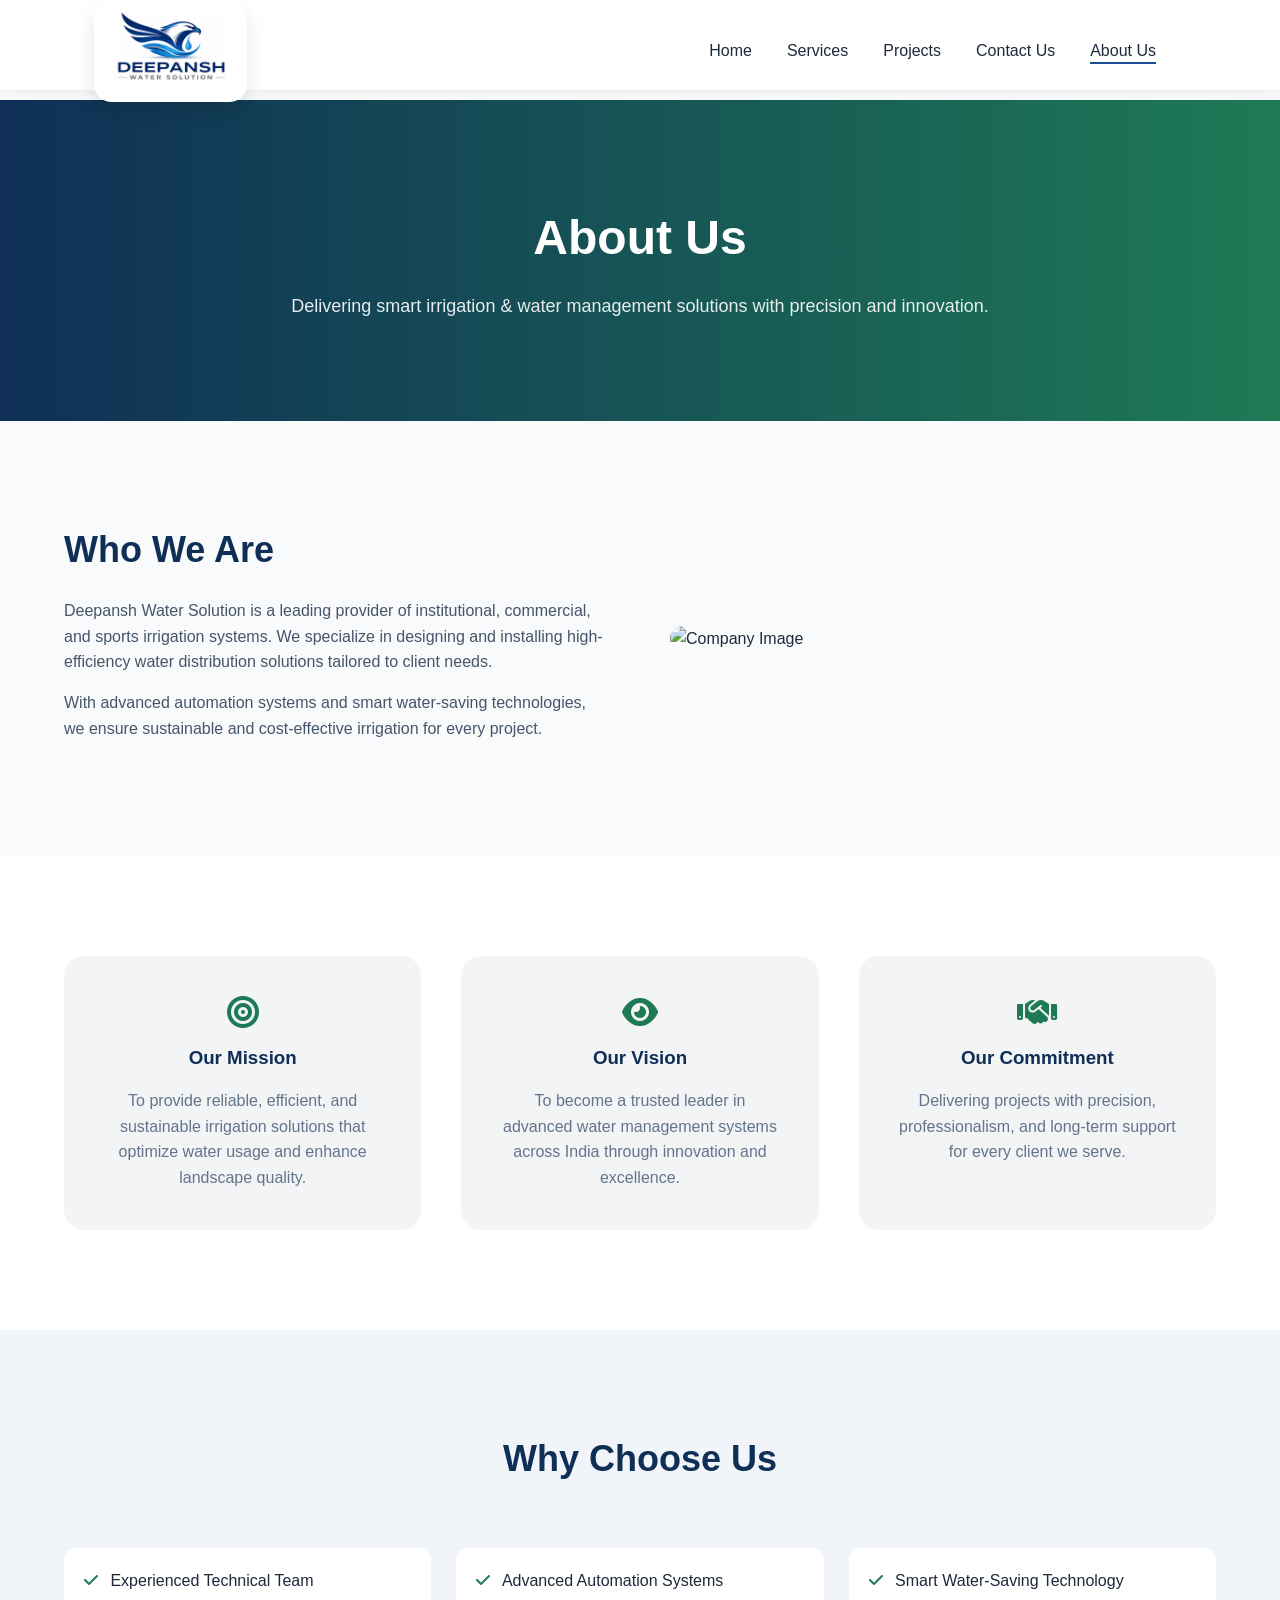
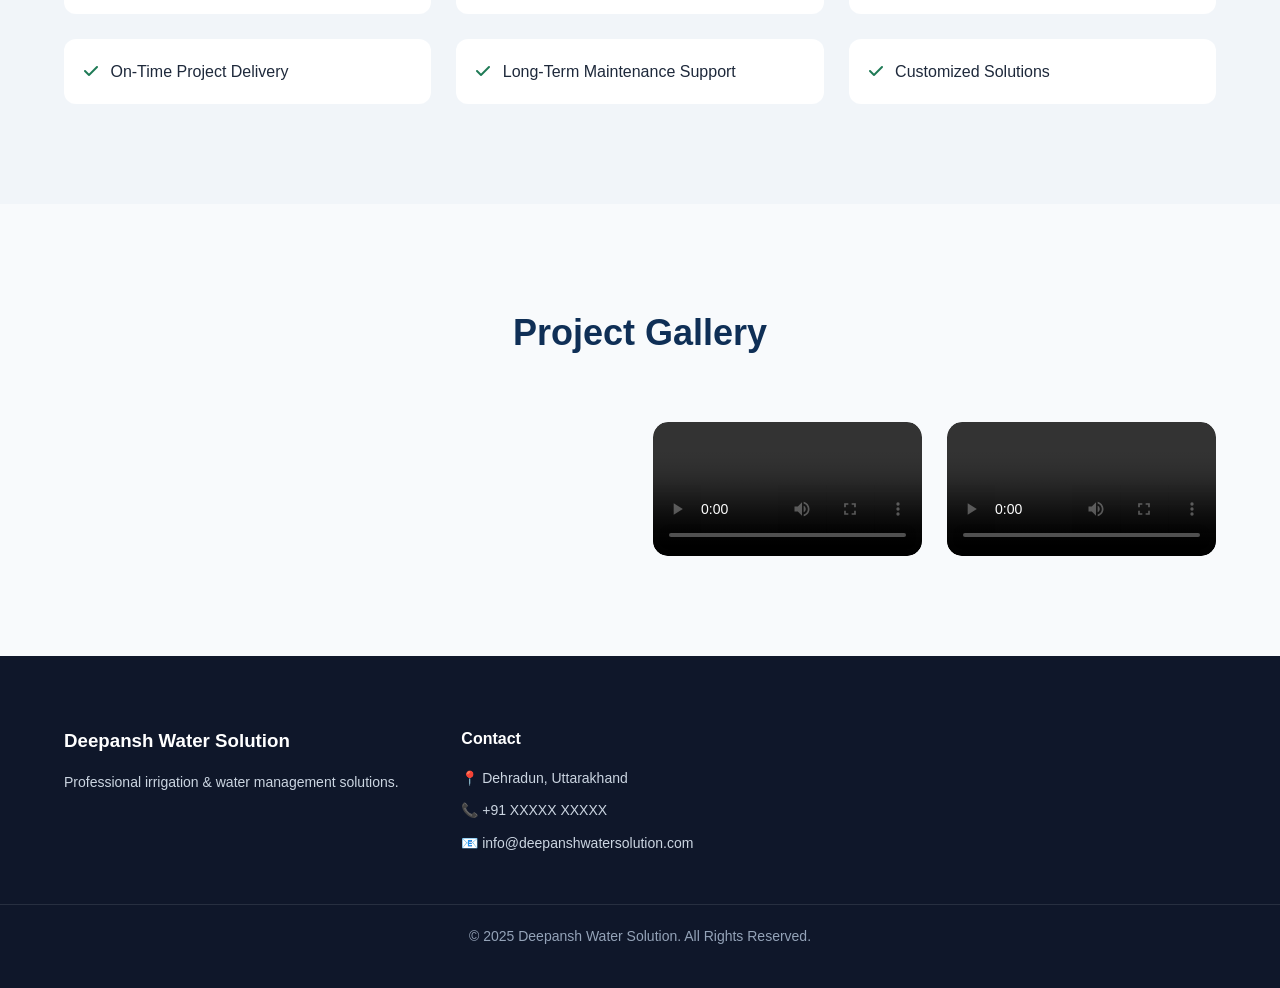
==== about.html @ 2c3d29f0 "corrections" ====
<!DOCTYPE html>
<html lang="en">
<head>
  <meta charset="UTF-8">
  <title>About Us | Deepansh Water Solution</title>
  <meta name="viewport" content="width=device-width, initial-scale=1.0">

  <!-- Main CSS -->
  <link rel="stylesheet" href="style.css">
  <link rel="stylesheet" href="about.css">

  <!-- Font Awesome -->
  <link rel="stylesheet" href="https://cdnjs.cloudflare.com/ajax/libs/font-awesome/6.5.0/css/all.min.css">
</head>

<body>

<!-- ================= HEADER ================= -->
<header>
  <div class="container navbar">

    <div class="logo-badge">
      <a href="index.html">
        <img src="images_dws/logo2.png" alt="Logo">
      </a>
    </div>

    <div class="hamburger" id="hamburger">
      <span></span><span></span><span></span>
    </div>

    <ul class="nav-links" id="navLinks">
      <li><a href="index.html">Home</a></li>
      <li><a href="services.html">Services</a></li>
      <li><a href="projects.html">Projects</a></li>
      <li><a href="contact.html">Contact Us</a></li>
      <li><a href="about.html" class="active">About Us</a></li>
    </ul>

  </div>
</header>


<!-- ================= HERO ================= -->
<section class="page-hero">
  <div class="container">
    <h1>About Us</h1>
    <p>Delivering smart irrigation & water management solutions with precision and innovation.</p>
  </div>
</section>


<!-- ================= COMPANY INTRO ================= -->
<section class="about-intro">
  <div class="container about-grid">

    <div class="about-text">
      <h2>Who We Are</h2>
      <p>
        Deepansh Water Solution is a leading provider of institutional, commercial,
        and sports irrigation systems. We specialize in designing and installing
        high-efficiency water distribution solutions tailored to client needs.
      </p>

      <p>
        With advanced automation systems and smart water-saving technologies,
        we ensure sustainable and cost-effective irrigation for every project.
      </p>
    </div>

    <div class="about-image">
      <img src="images/about-company.jpg" alt="Company Image">
    </div>

  </div>
</section>


<!-- ================= MISSION VISION ================= -->
<section class="mission-section">
  <div class="container mission-grid">

    <div class="mission-card">
      <i class="fa-solid fa-bullseye"></i>
      <h3>Our Mission</h3>
      <p>
        To provide reliable, efficient, and sustainable irrigation solutions
        that optimize water usage and enhance landscape quality.
      </p>
    </div>

    <div class="mission-card">
      <i class="fa-solid fa-eye"></i>
      <h3>Our Vision</h3>
      <p>
        To become a trusted leader in advanced water management systems
        across India through innovation and excellence.
      </p>
    </div>

    <div class="mission-card">
      <i class="fa-solid fa-handshake"></i>
      <h3>Our Commitment</h3>
      <p>
        Delivering projects with precision, professionalism, and long-term
        support for every client we serve.
      </p>
    </div>

  </div>
</section>


<!-- ================= WHY CHOOSE US ================= -->
<section class="why-section">
  <div class="container">
    <h2 class="section-title">Why Choose Us</h2>

    <div class="why-grid">
      <div class="why-item"><i class="fa-solid fa-check"></i> Experienced Technical Team</div>
      <div class="why-item"><i class="fa-solid fa-check"></i> Advanced Automation Systems</div>
      <div class="why-item"><i class="fa-solid fa-check"></i> Smart Water-Saving Technology</div>
      <div class="why-item"><i class="fa-solid fa-check"></i> On-Time Project Delivery</div>
      <div class="why-item"><i class="fa-solid fa-check"></i> Long-Term Maintenance Support</div>
      <div class="why-item"><i class="fa-solid fa-check"></i> Customized Solutions</div>
    </div>
  </div>
</section>


<!-- ================= GALLERY SECTION ================= -->
<section class="gallery-section">
  <div class="container">
    <h2 class="section-title">Project Gallery</h2>

    <div class="gallery-grid">

      <!-- Image 1 -->
      <div class="gallery-item">
        <img src="images/gallery1.jpg" alt="">
      </div>

      <!-- Image 2 -->
      <div class="gallery-item">
        <img src="images/gallery2.jpg" alt="">
      </div>

      <!-- Video 1 -->
      <div class="gallery-item">
        <video controls>
          <source src="videos/project1.mp4" type="video/mp4">
        </video>
      </div>

      <!-- Video 2 -->
      <div class="gallery-item">
        <video controls>
          <source src="videos/project2.mp4" type="video/mp4">
        </video>
      </div>

    </div>
  </div>
</section>


<!-- ================= FOOTER ================= -->
<footer class="footer">
  <div class="container footer-grid">

    <div>
      <h3>Deepansh Water Solution</h3>
      <p>Professional irrigation & water management solutions.</p>
    </div>

    <div>
      <h4>Contact</h4>
      <p>📍 Dehradun, Uttarakhand</p>
      <p>📞 +91 XXXXX XXXXX</p>
      <p>📧 info@deepanshwatersolution.com</p>
    </div>

  </div>

  <div class="footer-bottom">
    <p>© 2025 Deepansh Water Solution. All Rights Reserved.</p>
  </div>
</footer>


<!-- ================= SCROLL ANIMATION ================= -->
<script>
  const observer = new IntersectionObserver(entries => {
    entries.forEach(entry => {
      if(entry.isIntersecting){
        entry.target.classList.add("show");
      }
    });
  }, { threshold: 0.2 });

  document.querySelectorAll(".mission-card, .why-item, .gallery-item, .about-text, .about-image")
    .forEach(el => observer.observe(el));
</script>

</body>
</html>
---- style.css ----
/* ================= RESET ================= */
*{
  margin:0;
  padding:0;
  box-sizing:border-box;
  font-family:"Inter", sans-serif;
}

body{
  background:#f6f7f9;
  color:#1e293b;
  line-height:1.6;
  padding-top:100px;
}

/* ================= CONTAINER ================= */
.container{
  width:90%;
  max-width:1200px;
  margin:auto;
}

/* ================= NAVBAR ================= */
/* ================= NAVBAR ================= */

header{
  position:fixed;
  top:0;
  left:0;
  width:100%;
  height:90px;
  background:#fff;
  box-shadow:0 2px 12px rgba(0,0,0,0.06);
  z-index:1000;
  display:flex;
  align-items:center;
}

.navbar{
  display:flex;
  align-items:center;
  justify-content:space-between;   /* ⭐ KEY FIX */
  width:100%;
  max-width:1200px;
  margin:0 auto;
  padding:0 30px;
}

/* ================= NAV LINKS ================= */
.nav-links{
  list-style:none;
  display:flex;
  gap:30px;
  margin-right: 30px;
}

.nav-links a{
  text-decoration:none;
  color:#1e293b;
  font-weight:500;
  font-family:sans-serif;
  transition:.3s;
}

.nav-links a:hover{
  color:#1b4f8f;
}
/* ================= NAV ACTIVE INDICATOR ================= */
.nav-links{
  list-style:none;
  display:flex;
  gap:35px;
  align-items:center;
  white-space:nowrap;   /* ⭐ prevents wrapping */
}
.nav-links li{
  white-space:nowrap;
}

.nav-links a{
  text-decoration:none;
  color:#1e293b;
  font-weight:500;
  font-size:16px;
  transition:.3s;
  position:relative;
  padding-bottom:5px;
}
.nav-links a{
  position:relative;
  padding-bottom:5px;
}

.nav-links a::after{
  content:"";
  position:absolute;
  left:0;
  bottom:0;
  width:0%;
  height:2px;
  background:#1b4f8f;
  transition:0.3s ease;
}

/* Hover animation */
.nav-links a:hover::after{
  width:100%;
}

/* Active page line */
.nav-links a.active::after{
  width:100%;
}

/* ================= LOGO BADGE ================= */

.logo-badge{
  text-decoration:none;
  color:inherit;

  display:flex;
  align-items:center;
  gap:14px;
  
  background:#fff;
  padding:12px 18px;
  border-radius:18px;
  box-shadow:0 10px 20px rgba(0,0,0,0.1);

  transition:all 0.3s ease;
}

.logo-badge:hover{
  transform:scale(1.03);
  opacity:0.95;
}

.logo-badge img{
  height:70px;   /* ⭐ bigger logo */
  width:auto;
}

/* ================= HERO ================= */
.hero{
  min-height:85vh;
  display:flex;
  align-items:center;
  padding-top:10px;
  background:
  linear-gradient(rgba(10,30,60,0.85),rgba(10,30,60,0.95)),
  url("https://images.unsplash.com/photo-1743742566156-f1745850281a");
  background-size:cover;
  background-position:center;
  color:white;
  margin-bottom: 00px;
}

.hero-content{ max-width:700px; }

.hero h1{
  font-size:3rem;
  margin-bottom:20px;
  line-height:1.2;
}

.hero h1 span{ color:#6fd1a6; }

.hero p{
  margin-bottom:30px;
  color:#d1d5db;
}

.hero-buttons{
  display:flex;
  gap:15px;
  flex-wrap:wrap;
}

.btn-primary{
  background:#1b4f8f;
  color:white;
  padding:14px 24px;
  border-radius:10px;
  text-decoration:none;
  font-weight:600;
}

.btn-primary:hover{
  transform:translateY(-2px);
  box-shadow:0 8px 20px rgba(0,0,0,0.15);
}

.btn-secondary{
  background:rgba(255,255,255,0.15);
  color:white;
  padding:14px 24px;
  border-radius:10px;
  text-decoration:none;
}

/* ================= SECTION TITLE ================= */
.section-title{
  text-align:center;
  margin-bottom:40px;
}

.section-title h2{
  font-size:2.2rem;
}

/* ================= SERVICES ================= */
*{
  margin:0;
  padding:0;
  box-sizing:border-box;
  font-family:"Poppins", sans-serif;
}
.services{ padding:70px 0; }

.services-grid{
  display:grid;
  grid-template-columns:repeat(4,1fr);
  gap:30px;
}

.service-card{
  background:white;
  padding:40px 25px;
  border-radius:16px;
  box-shadow:0 10px 30px rgba(0,0,0,0.06);
  text-align:center;          /* ⭐ CENTER CONTENT */
  transition:all 0.4s ease;   /* ⭐ smooth animation */
}
.service-card h3{
  margin-top:20px;
  font-size:20px;
  font-weight:600;
  letter-spacing:0.5px;
  color:#0b2c4a;
}
.service-card:hover{
  transform:translateY(-10px);
  box-shadow:0 20px 40px rgba(0,0,0,0.12);
}
.service-image{
  width:100%;
  height:180px;
  overflow:hidden;
  border-radius:12px;
}

.service-image img{
  width:100%;
  height:100%;
  object-fit:cover;
  transition:transform 0.5s ease;
}

.service-card:hover .service-image img{
  transform:scale(1.08);
}
@keyframes fadeUp{
  from{
    opacity:0;
    transform:translateY(30px);
  }
  to{
    opacity:1;
    transform:translateY(0);
  }
}

.service-card{
  animation:fadeUp 0.8s ease forwards;
}
.service-card:nth-child(1){ animation-delay:0.1s; }
.service-card:nth-child(2){ animation-delay:0.2s; }
.service-card:nth-child(3){ animation-delay:0.3s; }
.service-card:nth-child(4){ animation-delay:0.4s; }
/* ================= STATS ================= */
.stats{
  padding:100px 0;
}

.stats-grid{
  display:grid;
  grid-template-columns:repeat(4,1fr);
  gap:40px;
  text-align:center;
}

.stat-card{
  background:white;
  padding:40px 20px;
  border-radius:14px;
  box-shadow:0 8px 25px rgba(0,0,0,0.05);
}

.stat-card h3{
  font-size:2.5rem;
  color:#1b4f8f;
  margin-bottom:10px;
}

.stat-card p{
  color:#475569;
}

/* ================= PROJECTS ================= */
.projects{ padding:100px 0; }

.projects-grid{
  display:grid;
  grid-template-columns:repeat(3,1fr);
  gap:30px;
  align-items:stretch;   /* ⭐ important */
}

.project-card{
  height:260px;        /* ⭐ fixed card height */
  overflow:hidden;
  border-radius:14px;
}

.project-card img{
  width:100%;
  height:100%;         /* ⭐ fill card */
  object-fit:cover;    /* ⭐ crop evenly */
  transition:transform 0.6s ease;   /* ⭐ smooth zoom */
  display:block;
}
.project-card:hover img{
  transform:scale(1.08);   /* ⭐ zoom level */
}

.projects-button{
  margin-top:40px;
  text-align:center;   /* ⭐ centers button */
}

/* ================= HAMBURGER ================= */
.hamburger{
  display:none;
  flex-direction:column;
  gap:4px;
  cursor:pointer;
}

.hamburger span{
  width:24px;
  height:3px;
  background:#0b2c4a;
  border-radius:3px;
}

/* ================= RESPONSIVE ================= */
@media(max-width:1000px){

  .services-grid{ grid-template-columns:repeat(2,1fr); }
  .stats-grid{ grid-template-columns:repeat(2,1fr); }
  .projects-grid{ grid-template-columns:1fr; }

}

@media(max-width:768px){

  /* LOGO SMALLER */
  .logo-badge{
    position:static;
    transform:none;
    margin-right:auto;
    padding:8px 12px;
    border-radius:14px;
  }

  .logo-badge img{ height:40px; }
  .brand-name{ font-size:15px; }
  .brand-sub{ font-size:11px; }

  /* HAMBURGER SHOW */
  .hamburger{
    display:flex;
    margin-left:auto;
    position: relative;
    left: -25px;
  }

  /* MOBILE MENU */
  .nav-links{
    display:none;
    position:absolute;
    top:90px;
    left:0;
    width:100%;
    background:white;
    flex-direction:column;
    align-items:center;
    gap:20px;
    padding:20px 0;
    box-shadow:0 10px 20px rgba(0,0,0,0.08);
  }

  .nav-links.active{
    display:flex;
  }

}

@media(max-width:600px){
  .hero h1{ font-size:2rem; }
}

/* ================= CTA SECTION ================= */
.cta{
  background:linear-gradient(135deg,#0b2c4a,#1b4f8f);
  color:white;
  padding:100px 0;
  text-align:center;
}

.cta-content h2{
  font-size:2.5rem;
  margin-bottom:20px;
}

.cta-content p{
  max-width:700px;
  margin:0 auto 30px;
  color:#e2e8f0;
}

.cta-buttons{
  display:flex;
  justify-content:center;
  gap:20px;
  flex-wrap:wrap;
}

/* ================= FOOTER ================= */
.footer{
  background:#0f172a;
  color:#cbd5e1;
  padding:70px 0 30px;
}

.footer-grid{
  display:grid;
  grid-template-columns:repeat(3, 1fr);
  gap:40px;
}

.footer h3,
.footer h4{
  color:#ffffff;
  margin-bottom:15px;
}

.footer p{
  font-size:14px;
  margin-bottom:10px;
  line-height:1.6;
}

.footer-links ul{
  list-style:none;
  padding:0;
  margin:0;
}

.footer-links li{
  margin-bottom:8px;
}

.footer-links a{
  text-decoration:none;
  color:#cbd5e1;
  font-size:14px;
  transition:0.3s ease;
}

.footer-links a:hover{
  color:#6fd1a6;
}

.footer-bottom{
  text-align:center;
  margin-top:40px;
  padding-top:20px;
  border-top:1px solid rgba(255,255,255,0.1);
  font-size:14px;
  color:#94a3b8;
}

/* ================= FOOTER RESPONSIVE ================= */
@media(max-width:768px){
  .footer-grid{
    grid-template-columns:1fr;
    text-align:center;
  }
}

/* ================= WHATSAPP FLOAT ================= */
.whatsapp-float{
  position:fixed;
  bottom:20px;
  right:20px;

  width:55px;
  height:55px;

  background:#25D366;
  display:flex;
  align-items:center;
  justify-content:center;

  border-radius:50%;
  text-decoration:none;

  box-shadow:0 8px 20px rgba(0,0,0,0.2);
  z-index:1000;

  transition:transform 0.3s ease;
}

.whatsapp-float img{
  width:28px;
  height:28px;
}

.whatsapp-float:hover{
  transform:scale(1.1);
}

/* ================= FOOTER SOCIAL ================= */

.footer-social{
  margin-top:20px;
  display:flex;
  gap:15px;
}

.social-btn{
  width:40px;
  height:40px;
  display:flex;
  align-items:center;
  justify-content:center;
  border-radius:50%;
  background:#1e293b;
  color:white;
  text-decoration:none;
  transition:0.3s ease;
  font-size:16px;
}

/* Hover colors */
.social-btn.instagram:hover{
  background:#E1306C;
}

.social-btn.youtube:hover{
  background:#FF0000;
}

.social-btn.facebook:hover{
  background:#1877F2;
}
---- about.css ----
/* ================= GLOBAL ================= */
* {
  margin: 0;
  padding: 0;
  box-sizing: border-box;
}

body {
  font-family: "Poppins", sans-serif;
  background: #f8fafc;
  color: #1e293b;
  line-height: 1.6;
}

.container {
  width: 90%;
  max-width: 1200px;
  margin: auto;
}

/* ================= HERO ================= */
.page-hero {
  background: linear-gradient(90deg, #0f2f56, #1e7a55);
  color: white;
  padding: 100px 0;
  text-align: center;
}

.page-hero h1 {
  font-size: 48px;
  margin-bottom: 15px;
}

.page-hero p {
  opacity: 0.9;
  font-size: 18px;
}

/* ================= ABOUT INTRO ================= */
.about-intro {
  padding: 100px 0;
}

.about-grid {
  display: grid;
  grid-template-columns: 1fr 1fr;
  gap: 60px;
  align-items: center;
}

.about-text {
  opacity: 0;
  transform: translateY(50px);
  transition: 0.8s ease;
}

.about-text.show {
  opacity: 1;
  transform: translateY(0);
}

.about-text h2 {
  font-size: 36px;
  margin-bottom: 20px;
  color: #0f2f56;
}

.about-text p {
  margin-bottom: 15px;
  color: #475569;
}

.about-image {
  opacity: 0;
  transform: translateY(50px);
  transition: 0.8s ease;
}

.about-image.show {
  opacity: 1;
  transform: translateY(0);
}

.about-image img {
  width: 100%;
  border-radius: 20px;
  transition: 0.6s ease;
}

.about-image img:hover {
  transform: scale(1.05);
}

/* ================= MISSION SECTION ================= */
.mission-section {
  padding: 100px 0;
  background: #ffffff;
}

.mission-grid {
  display: grid;
  grid-template-columns: repeat(3, 1fr);
  gap: 40px;
}

.mission-card {
  background: rgba(15, 47, 86, 0.05);
  padding: 40px;
  border-radius: 20px;
  text-align: center;
  transition: 0.4s ease;
  opacity: 0;
  transform: translateY(50px);
}

.mission-card.show {
  opacity: 1;
  transform: translateY(0);
}

.mission-card i {
  font-size: 32px;
  color: #1e7a55;
  margin-bottom: 15px;
}

.mission-card h3 {
  margin-bottom: 15px;
  color: #0f2f56;
}

.mission-card p {
  color: #64748b;
}

.mission-card:hover {
  transform: translateY(-10px);
  box-shadow: 0 15px 40px rgba(0,0,0,0.08);
}

/* ================= WHY SECTION ================= */
.why-section {
  padding: 100px 0;
  background: #f1f5f9;
}

.section-title {
  text-align: center;
  font-size: 36px;
  margin-bottom: 60px;
  color: #0f2f56;
}

.why-grid {
  display: grid;
  grid-template-columns: repeat(3, 1fr);
  gap: 25px;
}

.why-item {
  background: white;
  padding: 20px;
  border-radius: 12px;
  transition: 0.3s ease;
  opacity: 0;
  transform: translateY(40px);
}

.why-item.show {
  opacity: 1;
  transform: translateY(0);
}

.why-item i {
  color: #1e7a55;
  margin-right: 8px;
}

.why-item:hover {
  background: #e0f2f1;
  transform: translateY(-5px);
}

/* ================= GALLERY ================= */
.gallery-section {
  padding: 100px 0;
}

.gallery-grid {
  display: grid;
  grid-template-columns: repeat(4, 1fr);
  gap: 25px;
}

.gallery-item {
  overflow: hidden;
  border-radius: 15px;
  position: relative;
  opacity: 0;
  transform: translateY(40px);
  transition: 0.8s ease;
}

.gallery-item.show {
  opacity: 1;
  transform: translateY(0);
}

.gallery-item img,
.gallery-item video {
  width: 100%;
  display: block;
  border-radius: 15px;
  transition: 0.6s ease;
}

.gallery-item:hover img {
  transform: scale(1.1);
}

.gallery-item video:hover {
  box-shadow: 0 10px 30px rgba(0,0,0,0.2);
}

/* ================= RESPONSIVE ================= */
@media (max-width: 992px) {
  .about-grid {
    grid-template-columns: 1fr;
  }

  .mission-grid {
    grid-template-columns: 1fr;
  }

  .why-grid {
    grid-template-columns: 1fr;
  }

  .gallery-grid {
    grid-template-columns: repeat(2, 1fr);
  }
}

@media (max-width: 600px) {
  .page-hero h1 {
    font-size: 34px;
  }

  .gallery-grid {
    grid-template-columns: 1fr;
  }
}
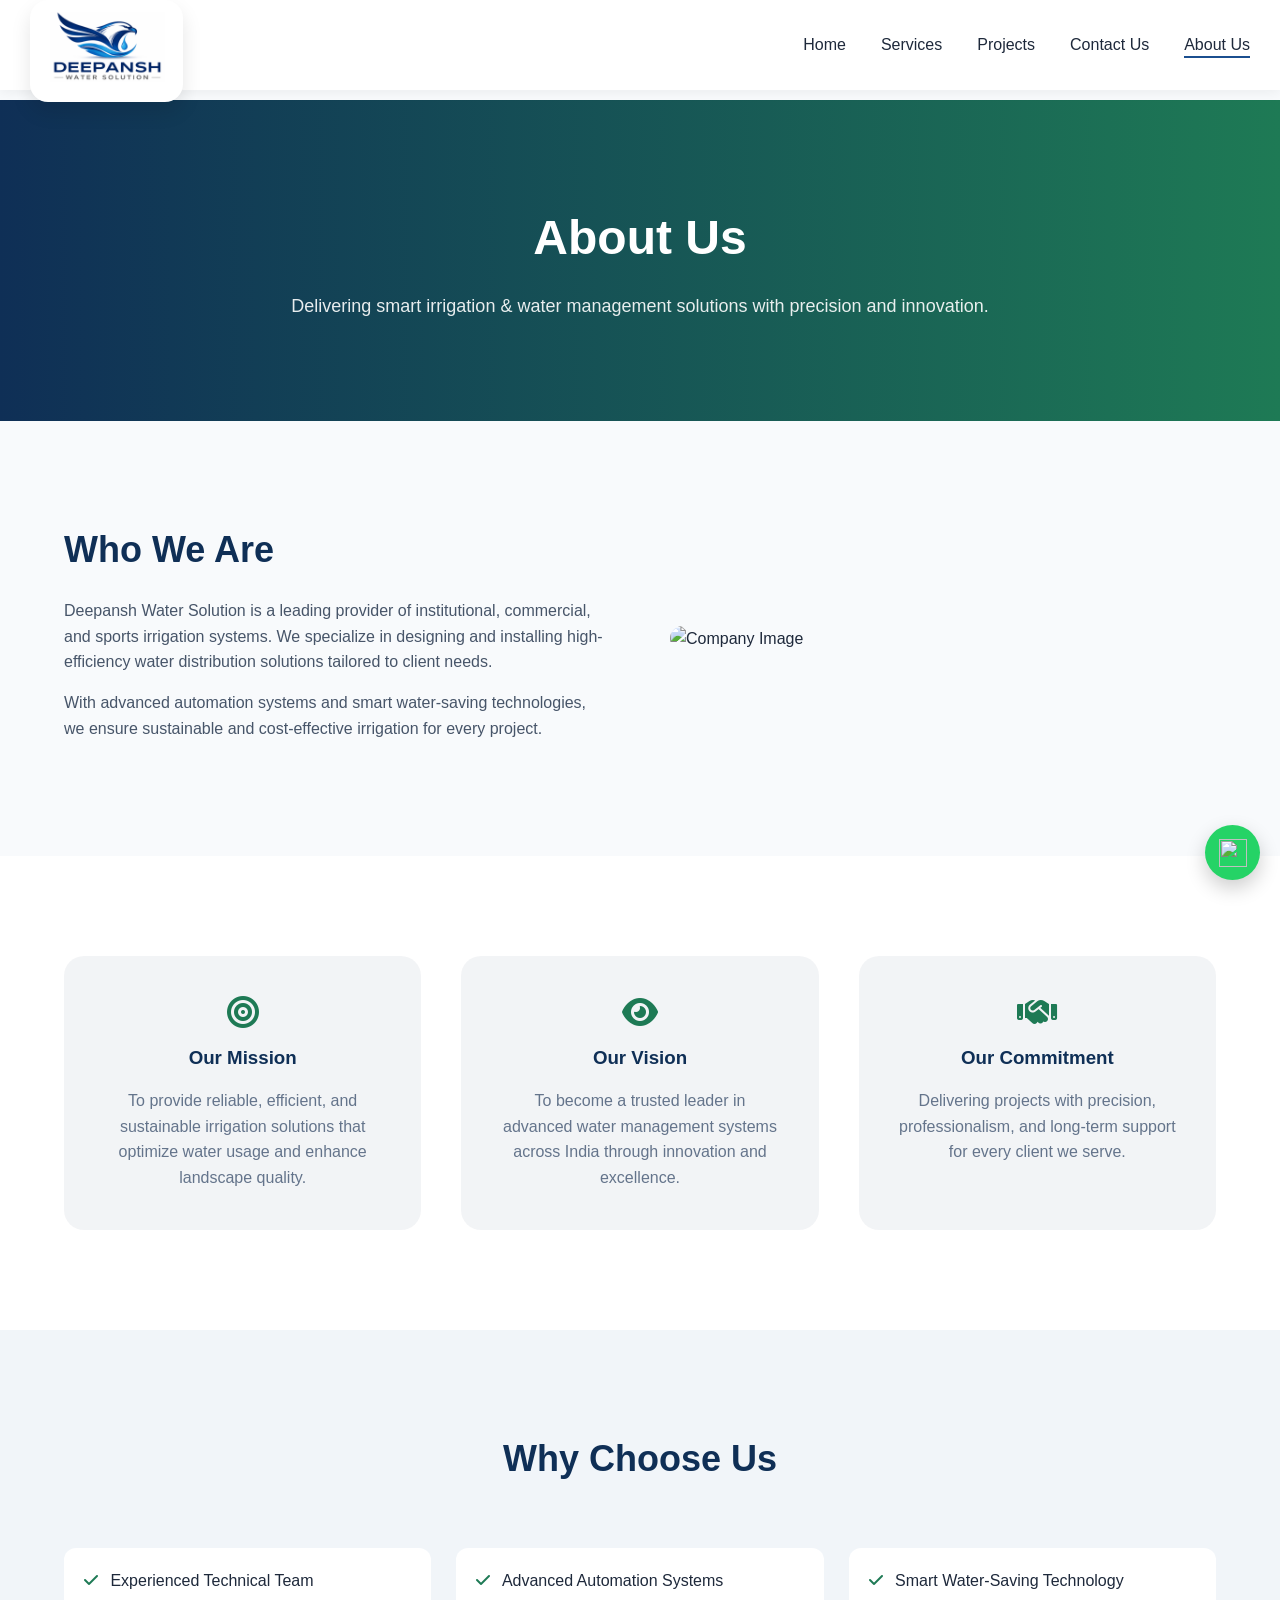
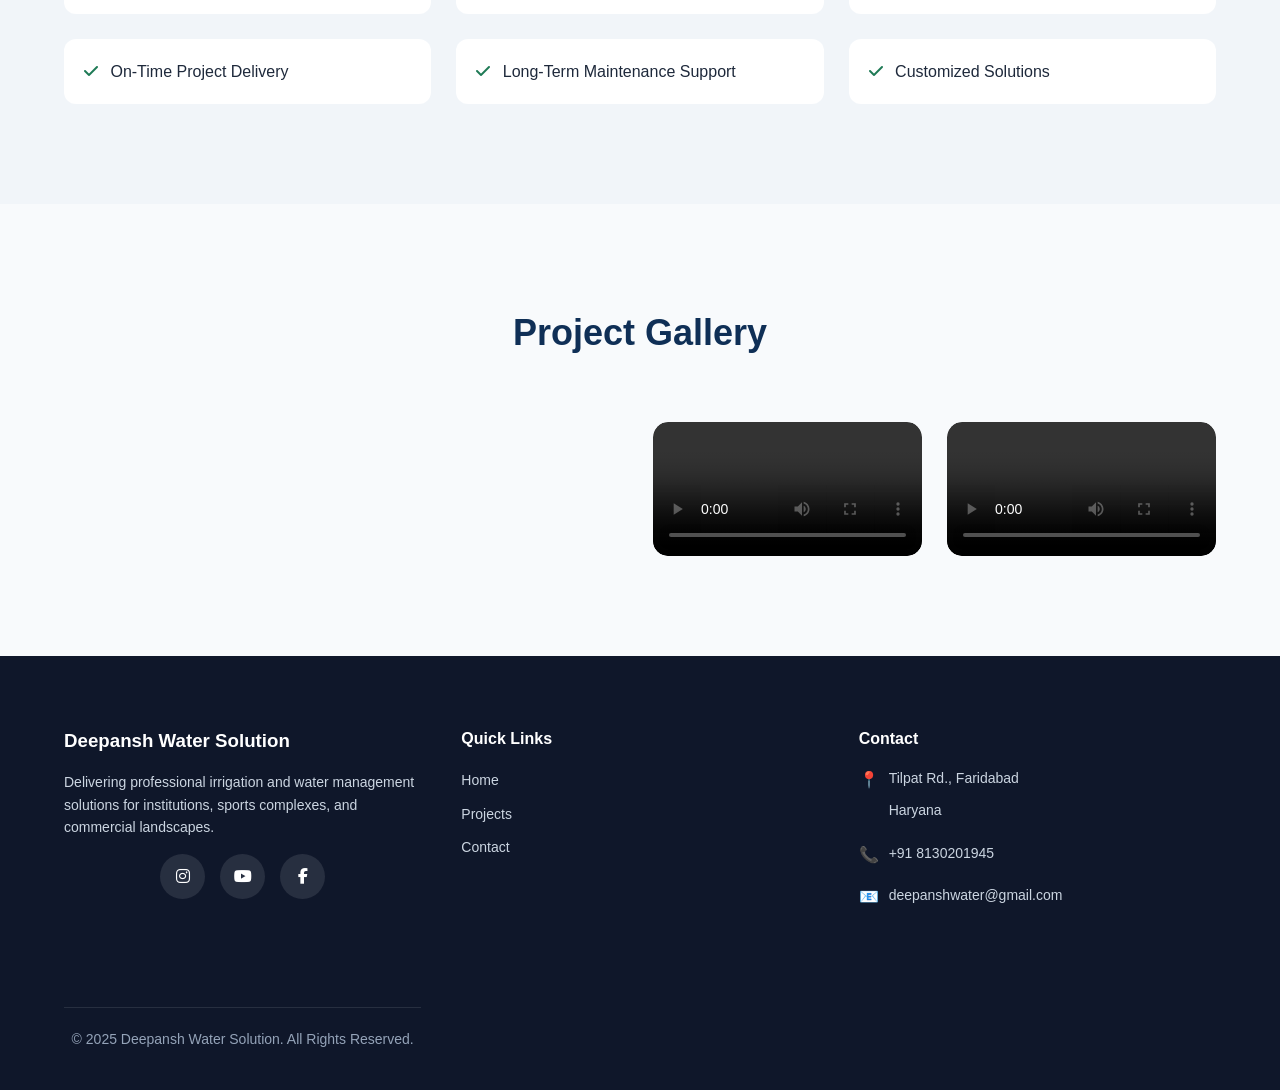
==== commit 67588d6c: "corrections" ====
--- a/about.html
+++ b/about.html
@@ -21,12 +21,16 @@
 
     <div class="logo-badge">
       <a href="index.html">
-        <img src="images_dws/logo2.png" alt="Logo">
+      <img src="images_dws/logo2.png" alt="logo">
+
+      </div>
       </a>
     </div>
-
+ <!-- HAMBURGER -->
     <div class="hamburger" id="hamburger">
-      <span></span><span></span><span></span>
+      <span></span>
+      <span></span>
+      <span></span>
     </div>
 
     <ul class="nav-links" id="navLinks">
@@ -34,7 +38,7 @@
       <li><a href="services.html">Services</a></li>
       <li><a href="projects.html">Projects</a></li>
       <li><a href="contact.html">Contact Us</a></li>
-      <li><a href="about.html" class="active">About Us</a></li>
+      <li><a href="about.html"class="active">About Us</a></li>
     </ul>
 
   </div>
@@ -164,28 +168,7 @@
 </section>
 
 
-<!-- ================= FOOTER ================= -->
-<footer class="footer">
-  <div class="container footer-grid">
-
-    <div>
-      <h3>Deepansh Water Solution</h3>
-      <p>Professional irrigation & water management solutions.</p>
-    </div>
-
-    <div>
-      <h4>Contact</h4>
-      <p>📍 Dehradun, Uttarakhand</p>
-      <p>📞 +91 XXXXX XXXXX</p>
-      <p>📧 info@deepanshwatersolution.com</p>
-    </div>
-
-  </div>
-
-  <div class="footer-bottom">
-    <p>© 2025 Deepansh Water Solution. All Rights Reserved.</p>
-  </div>
-</footer>
+
 
 
 <!-- ================= SCROLL ANIMATION ================= -->
@@ -201,6 +184,76 @@
   document.querySelectorAll(".mission-card, .why-item, .gallery-item, .about-text, .about-image")
     .forEach(el => observer.observe(el));
 </script>
-
+<!-- ================= FOOTER ================= -->
+<footer class="footer">
+  <div class="container footer-grid">
+
+    <div class="footer-about">
+      <h3>Deepansh Water Solution</h3>
+      
+      <p>
+        Delivering professional irrigation and water management solutions
+        for institutions, sports complexes, and commercial landscapes.
+      </p>
+      <div class="footer-social">
+  <a href="https://instagram.com/deepanshwatersolution" target="_blank" class="social-btn instagram">
+    <i class="fab fa-instagram"></i>
+  </a>
+
+  <a href="https://youtube.com/@yourchannel" target="_blank" class="social-btn youtube">
+    <i class="fab fa-youtube"></i>
+  </a>
+
+  <a href="https://facebook.com/yourpage" target="_blank" class="social-btn facebook">
+    <i class="fab fa-facebook-f"></i>
+  </a>
+</div>
+    </div>
+
+    <div class="footer-links">
+      <h4>Quick Links</h4>
+      <ul>
+        <li><a href="index.html">Home</a></li>
+        <li><a href="projects.html">Projects</a></li>
+        <li><a href="contact.html">Contact</a></li>
+      </ul>
+    </div>
+
+   <div class="footer-contact">
+  <h4>Contact</h4>
+
+  <div class="contact-item">
+    <span class="icon">📍</span>
+    <div>
+      <p>Tilpat Rd., Faridabad</p>
+      <p>Haryana</p>
+    </div>
+  </div>
+
+  <div class="contact-item">
+    <span class="icon">📞</span>
+    <p>+91 8130201945</p>
+  </div>
+
+  <div class="contact-item">
+    <span class="icon">📧</span>
+    <p>deepanshwater@gmail.com</p>
+  </div>
+</div>
+
+  <div class="footer-bottom">
+    <p>© 2025 Deepansh Water Solution. All Rights Reserved.</p>
+    
+  </div>
+</footer>
+<a href="https://wa.me/8130201945?text=Hello%20I%20am%20interested%20in%20your%20services"
+   class="whatsapp-float"
+   target="_blank">
+   <img src="https://cdn-icons-png.flaticon.com/512/733/733585.png" width="28">
+</a>
+
+<!-- JS FILE -->
+<script src="projects_script.js"></script>
+<script src="javascript.js"></script>
 </body>
 </html>
--- a/style.css
+++ b/style.css
@@ -140,203 +140,6 @@
   width:auto;
 }
 
-/* ================= HERO ================= */
-.hero{
-  min-height:85vh;
-  display:flex;
-  align-items:center;
-  padding-top:10px;
-  background:
-  linear-gradient(rgba(10,30,60,0.85),rgba(10,30,60,0.95)),
-  url("https://images.unsplash.com/photo-1743742566156-f1745850281a");
-  background-size:cover;
-  background-position:center;
-  color:white;
-  margin-bottom: 00px;
-}
-
-.hero-content{ max-width:700px; }
-
-.hero h1{
-  font-size:3rem;
-  margin-bottom:20px;
-  line-height:1.2;
-}
-
-.hero h1 span{ color:#6fd1a6; }
-
-.hero p{
-  margin-bottom:30px;
-  color:#d1d5db;
-}
-
-.hero-buttons{
-  display:flex;
-  gap:15px;
-  flex-wrap:wrap;
-}
-
-.btn-primary{
-  background:#1b4f8f;
-  color:white;
-  padding:14px 24px;
-  border-radius:10px;
-  text-decoration:none;
-  font-weight:600;
-}
-
-.btn-primary:hover{
-  transform:translateY(-2px);
-  box-shadow:0 8px 20px rgba(0,0,0,0.15);
-}
-
-.btn-secondary{
-  background:rgba(255,255,255,0.15);
-  color:white;
-  padding:14px 24px;
-  border-radius:10px;
-  text-decoration:none;
-}
-
-/* ================= SECTION TITLE ================= */
-.section-title{
-  text-align:center;
-  margin-bottom:40px;
-}
-
-.section-title h2{
-  font-size:2.2rem;
-}
-
-/* ================= SERVICES ================= */
-*{
-  margin:0;
-  padding:0;
-  box-sizing:border-box;
-  font-family:"Poppins", sans-serif;
-}
-.services{ padding:70px 0; }
-
-.services-grid{
-  display:grid;
-  grid-template-columns:repeat(4,1fr);
-  gap:30px;
-}
-
-.service-card{
-  background:white;
-  padding:40px 25px;
-  border-radius:16px;
-  box-shadow:0 10px 30px rgba(0,0,0,0.06);
-  text-align:center;          /* ⭐ CENTER CONTENT */
-  transition:all 0.4s ease;   /* ⭐ smooth animation */
-}
-.service-card h3{
-  margin-top:20px;
-  font-size:20px;
-  font-weight:600;
-  letter-spacing:0.5px;
-  color:#0b2c4a;
-}
-.service-card:hover{
-  transform:translateY(-10px);
-  box-shadow:0 20px 40px rgba(0,0,0,0.12);
-}
-.service-image{
-  width:100%;
-  height:180px;
-  overflow:hidden;
-  border-radius:12px;
-}
-
-.service-image img{
-  width:100%;
-  height:100%;
-  object-fit:cover;
-  transition:transform 0.5s ease;
-}
-
-.service-card:hover .service-image img{
-  transform:scale(1.08);
-}
-@keyframes fadeUp{
-  from{
-    opacity:0;
-    transform:translateY(30px);
-  }
-  to{
-    opacity:1;
-    transform:translateY(0);
-  }
-}
-
-.service-card{
-  animation:fadeUp 0.8s ease forwards;
-}
-.service-card:nth-child(1){ animation-delay:0.1s; }
-.service-card:nth-child(2){ animation-delay:0.2s; }
-.service-card:nth-child(3){ animation-delay:0.3s; }
-.service-card:nth-child(4){ animation-delay:0.4s; }
-/* ================= STATS ================= */
-.stats{
-  padding:100px 0;
-}
-
-.stats-grid{
-  display:grid;
-  grid-template-columns:repeat(4,1fr);
-  gap:40px;
-  text-align:center;
-}
-
-.stat-card{
-  background:white;
-  padding:40px 20px;
-  border-radius:14px;
-  box-shadow:0 8px 25px rgba(0,0,0,0.05);
-}
-
-.stat-card h3{
-  font-size:2.5rem;
-  color:#1b4f8f;
-  margin-bottom:10px;
-}
-
-.stat-card p{
-  color:#475569;
-}
-
-/* ================= PROJECTS ================= */
-.projects{ padding:100px 0; }
-
-.projects-grid{
-  display:grid;
-  grid-template-columns:repeat(3,1fr);
-  gap:30px;
-  align-items:stretch;   /* ⭐ important */
-}
-
-.project-card{
-  height:260px;        /* ⭐ fixed card height */
-  overflow:hidden;
-  border-radius:14px;
-}
-
-.project-card img{
-  width:100%;
-  height:100%;         /* ⭐ fill card */
-  object-fit:cover;    /* ⭐ crop evenly */
-  transition:transform 0.6s ease;   /* ⭐ smooth zoom */
-  display:block;
-}
-.project-card:hover img{
-  transform:scale(1.08);   /* ⭐ zoom level */
-}
-
-.projects-button{
-  margin-top:40px;
-  text-align:center;   /* ⭐ centers button */
-}
 
 /* ================= HAMBURGER ================= */
 .hamburger{
@@ -410,33 +213,9 @@
   .hero h1{ font-size:2rem; }
 }
 
-/* ================= CTA SECTION ================= */
-.cta{
-  background:linear-gradient(135deg,#0b2c4a,#1b4f8f);
-  color:white;
-  padding:100px 0;
-  text-align:center;
-}
-
-.cta-content h2{
-  font-size:2.5rem;
-  margin-bottom:20px;
-}
-
-.cta-content p{
-  max-width:700px;
-  margin:0 auto 30px;
-  color:#e2e8f0;
-}
-
-.cta-buttons{
-  display:flex;
-  justify-content:center;
-  gap:20px;
-  flex-wrap:wrap;
-}
 
 /* ================= FOOTER ================= */
+
 .footer{
   background:#0f172a;
   color:#cbd5e1;
@@ -491,6 +270,9 @@
   color:#94a3b8;
 }
 
+.footer-social{
+  align-items: center;
+}
 /* ================= FOOTER RESPONSIVE ================= */
 @media(max-width:768px){
   .footer-grid{
@@ -533,12 +315,40 @@
 
 /* ================= FOOTER SOCIAL ================= */
 
-.footer-social{
-  margin-top:20px;
-  display:flex;
-  gap:15px;
-}
-
+.footer-social {
+  display: flex;
+  gap: 15px;
+  justify-content: center;   /* centers horizontally */
+  align-items: center;
+  margin-top: 15px;
+}
+.footer-social a {
+  width: 45px;
+  height: 45px;
+  background: rgba(255,255,255,0.1);
+  border-radius: 50%;
+  display: flex;
+  align-items: center;
+  justify-content: center;
+  transition: 0.3s;
+}
+
+.footer-social a:hover {
+  background: #1e7a55;
+  transform: translateY(-4px);
+}
+
+@media (max-width: 768px) {
+
+  .footer-grid {
+    text-align: center;   /* centers text */
+  }
+
+  .footer-social {
+    justify-content: center;  /* important */
+  }
+
+}
 .social-btn{
   width:40px;
   height:40px;
@@ -564,4 +374,14 @@
 
 .social-btn.facebook:hover{
   background:#1877F2;
-}+}
+.contact-item {
+  display: flex;
+  gap: 10px;
+  align-items: flex-start;
+  margin-bottom: 10px;
+}
+
+.contact-item .icon {
+  min-width: 20px;
+}
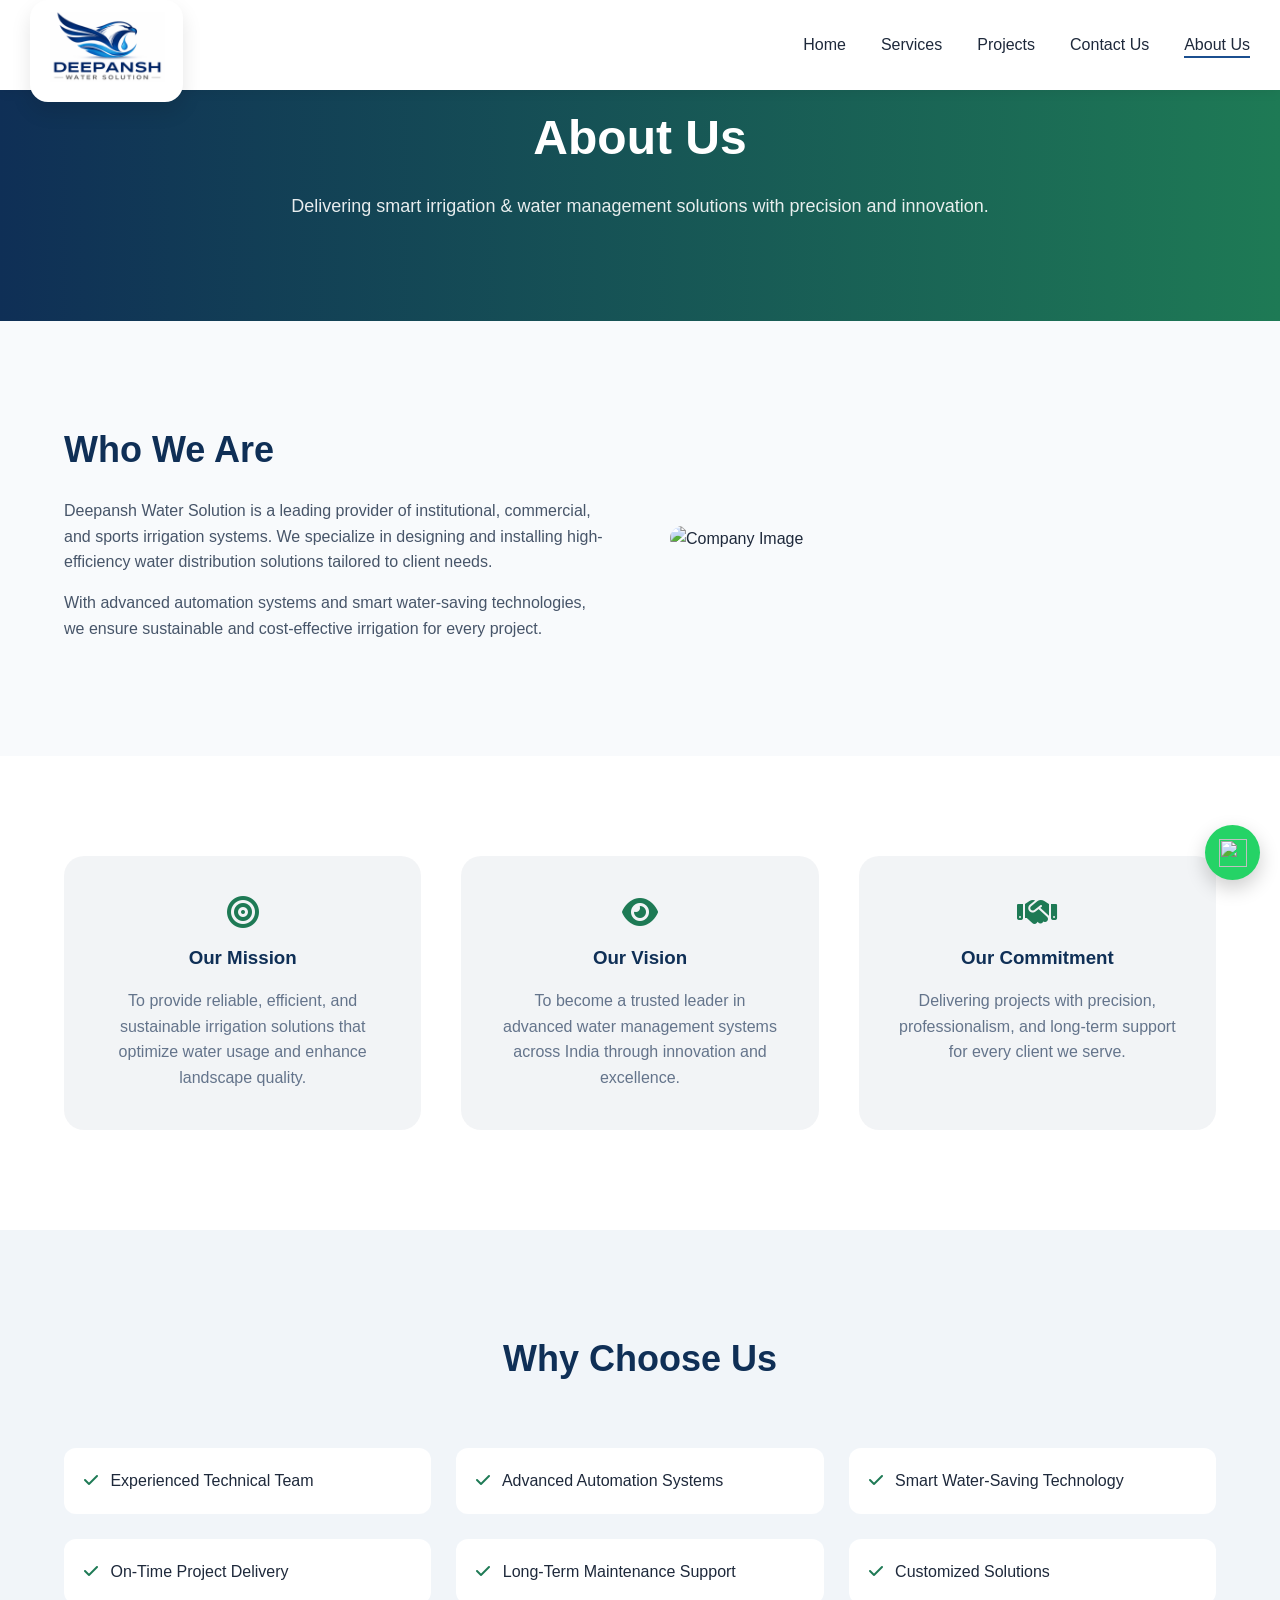
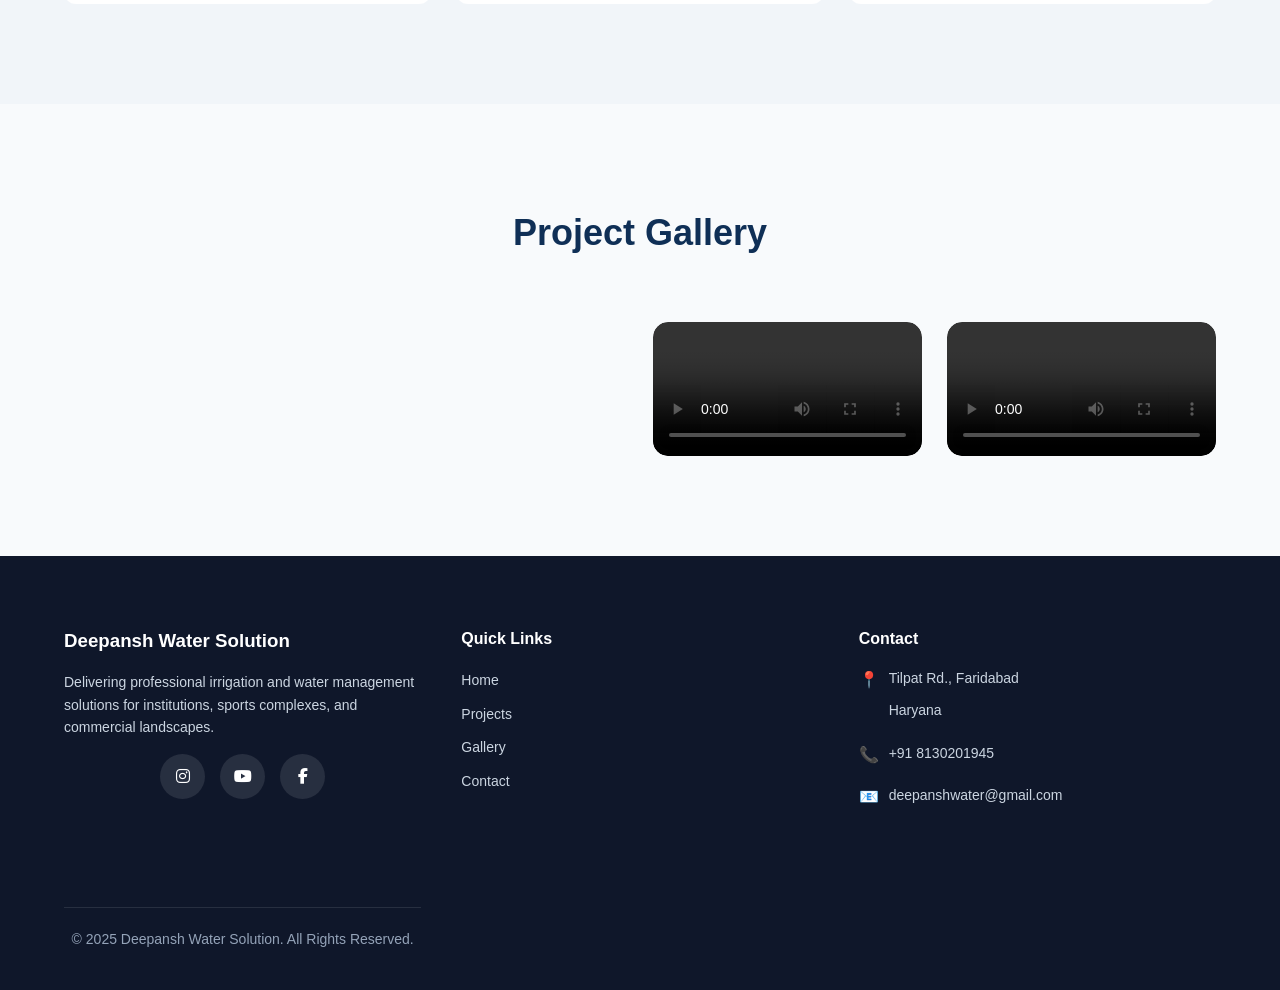
==== commit b1e0d5ca: "corrections" ====
--- a/about.html
+++ b/about.html
@@ -215,6 +215,7 @@
       <ul>
         <li><a href="index.html">Home</a></li>
         <li><a href="projects.html">Projects</a></li>
+         <li><a href="about.html#gallery">Gallery</a></li>
         <li><a href="contact.html">Contact</a></li>
       </ul>
     </div>
--- a/style.css
+++ b/style.css
@@ -6,12 +6,7 @@
   font-family:"Inter", sans-serif;
 }
 
-body{
-  background:#f6f7f9;
-  color:#1e293b;
-  line-height:1.6;
-  padding-top:100px;
-}
+
 
 /* ================= CONTAINER ================= */
 .container{
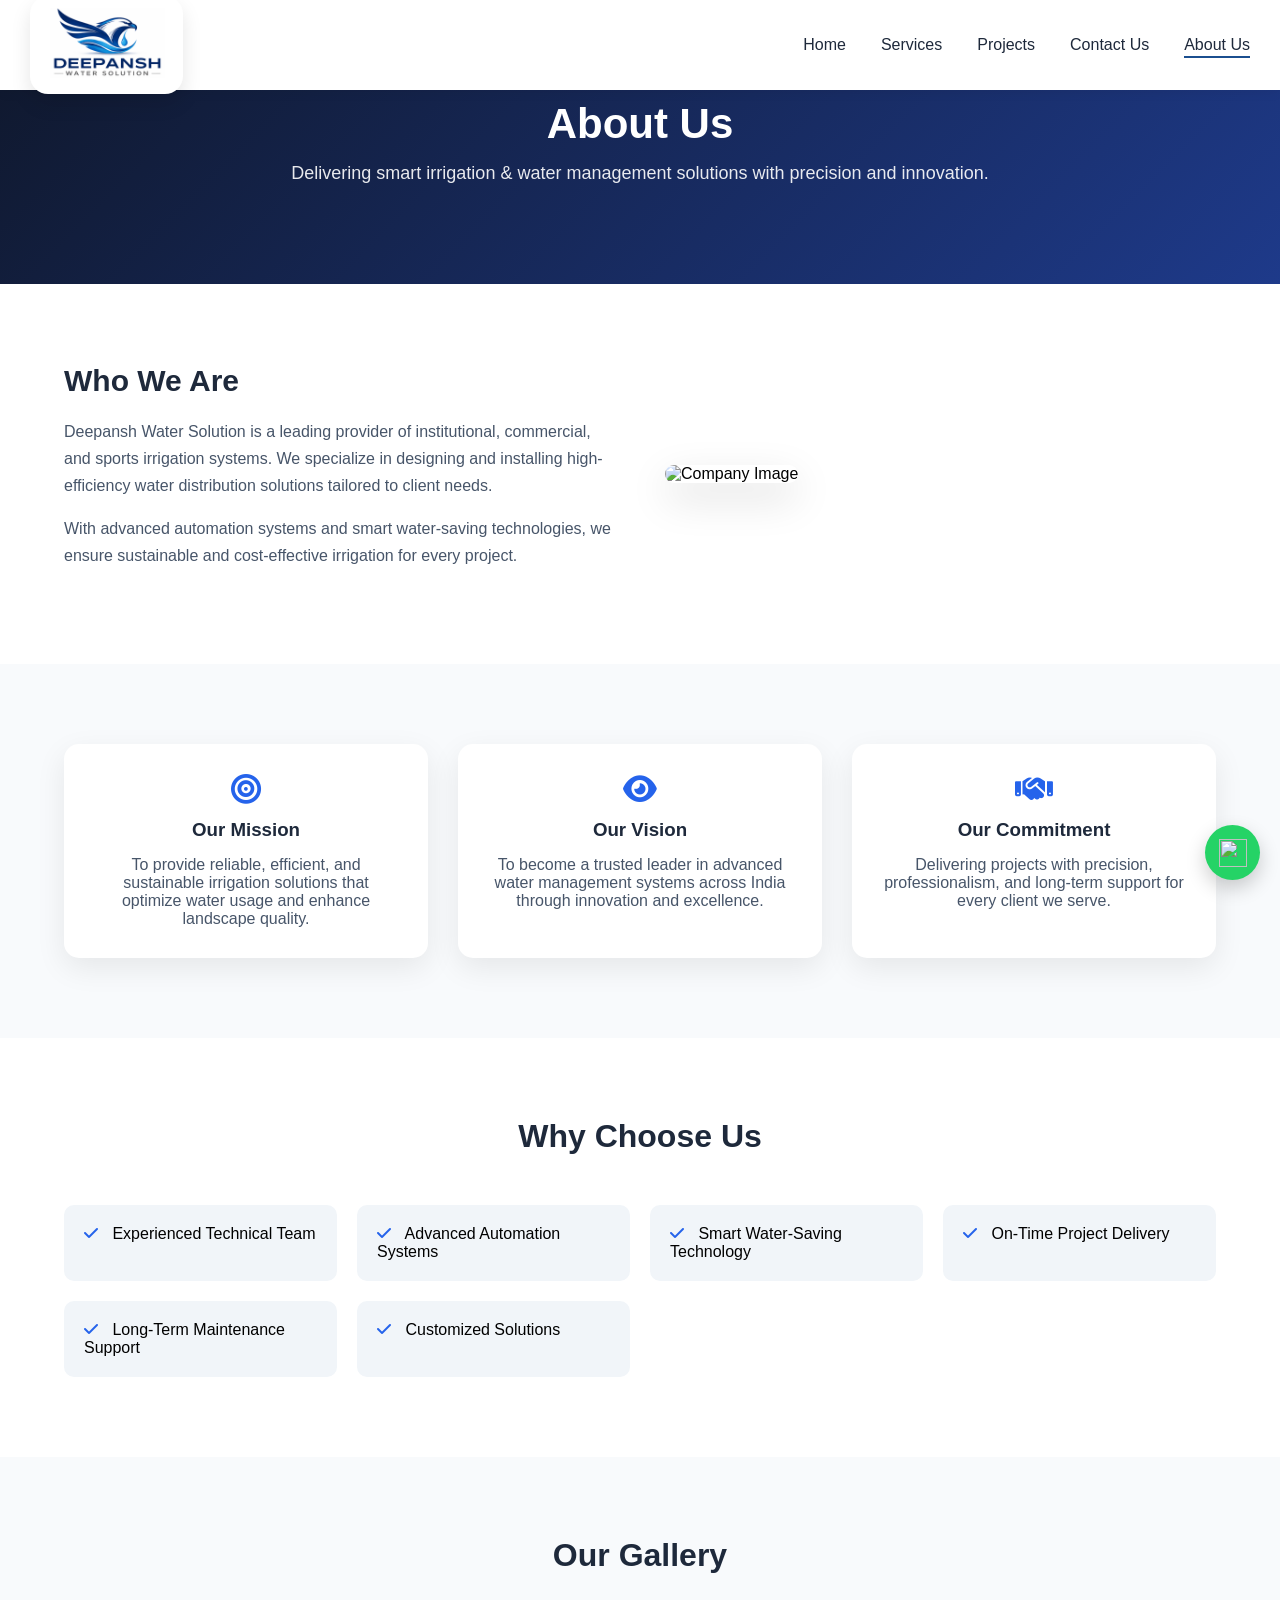
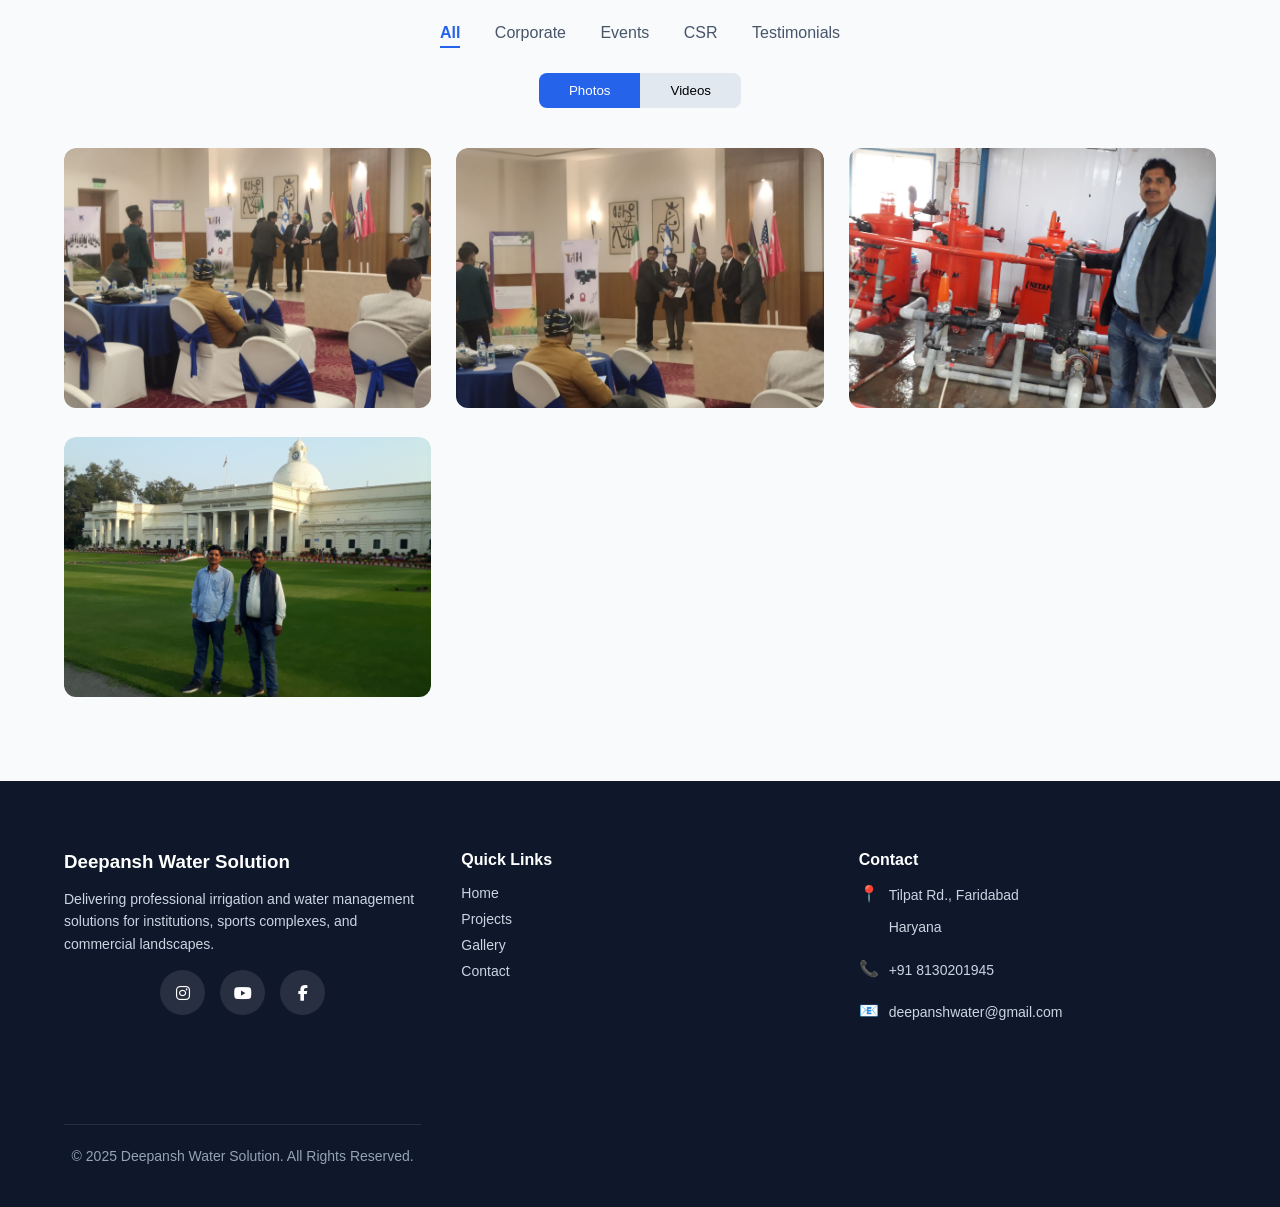
==== commit 525a8458: "corrections" ====
--- a/about.html
+++ b/about.html
@@ -133,40 +133,54 @@
 
 
 <!-- ================= GALLERY SECTION ================= -->
-<section class="gallery-section">
+<section class="gallery-section" id="gallery">
   <div class="container">
-    <h2 class="section-title">Project Gallery</h2>
-
+    
+    <h2 class="section-title">Our Gallery</h2>
+
+    <!-- Filter Buttons -->
+    <div class="gallery-filters">
+      <button class="filter-btn active" data-filter="all">All</button>
+      <button class="filter-btn" data-filter="corporate">Corporate</button>
+      <button class="filter-btn" data-filter="events">Events</button>
+      <button class="filter-btn" data-filter="csr">CSR</button>
+      <button class="filter-btn" data-filter="testimonials">Testimonials</button>
+    </div>
+
+    <!-- Photo / Video Toggle -->
+    <div class="media-toggle">
+      <button class="toggle-btn active" data-type="photo">Photos</button>
+      <button class="toggle-btn" data-type="video">Videos</button>
+    </div>
+
+    <!-- Gallery Grid -->
     <div class="gallery-grid">
 
-      <!-- Image 1 -->
-      <div class="gallery-item">
-        <img src="images/gallery1.jpg" alt="">
-      </div>
-
-      <!-- Image 2 -->
-      <div class="gallery-item">
-        <img src="images/gallery2.jpg" alt="">
-      </div>
-
-      <!-- Video 1 -->
-      <div class="gallery-item">
-        <video controls>
-          <source src="videos/project1.mp4" type="video/mp4">
-        </video>
-      </div>
-
-      <!-- Video 2 -->
-      <div class="gallery-item">
-        <video controls>
-          <source src="videos/project2.mp4" type="video/mp4">
-        </video>
-      </div>
-
-    </div>
-  </div>
-</section>
-
+      <div class="gallery-item corporate photo">
+        <img src="images_dws/event1.jpg" alt="">
+      </div>
+
+      <div class="gallery-item events photo">
+        <img src="images_dws/event12.jpg" alt="">
+      </div>
+
+
+      <div class="gallery-item corporate video">
+  <video controls>
+    <source src="images_dws/event_video.mp4" type="video/mp4">
+  </video>
+</div>
+
+      <div class="gallery-item testimonials photo">
+        <img src="images_dws/filtration_unit.jpg" alt="">
+      </div>
+      <div class="gallery-item testimonials photo">
+        <img src="images_dws/iitwork.jpg" alt="">
+      </div>
+
+    </div>
+  </div>
+</section>
 
 
 
@@ -254,7 +268,8 @@
 </a>
 
 <!-- JS FILE -->
-<script src="projects_script.js"></script>
+<script src="about.js"></script>
 <script src="javascript.js"></script>
+
 </body>
 </html>
--- a/about.css
+++ b/about.css
@@ -1,252 +1,282 @@
-/* ================= GLOBAL ================= */
-* {
-  margin: 0;
-  padding: 0;
-  box-sizing: border-box;
-}
-
-body {
-  font-family: "Poppins", sans-serif;
+/* ================= PAGE HERO ================= */
+
+.page-hero {
+  background: linear-gradient(135deg, #0f172a, #1e3a8a);
+  color: #fff;
+  padding: 100px 0;
+  text-align: center;
+}
+
+.page-hero h1 {
+  font-size: 42px;
+  margin-bottom: 15px;
+}
+
+.page-hero p {
+  font-size: 18px;
+  opacity: 0.9;
+}
+
+/* ================= ABOUT INTRO ================= */
+
+.about-intro {
+  padding: 80px 0;
+}
+
+.about-grid {
+  display: grid;
+  grid-template-columns: 1fr 1fr;
+  gap: 50px;
+  align-items: center;
+}
+
+.about-text h2 {
+  font-size: 30px;
+  margin-bottom: 20px;
+  color: #1e293b;
+}
+
+.about-text p {
+  margin-bottom: 15px;
+  color: #475569;
+  line-height: 1.7;
+}
+
+.about-image img {
+  width: 100%;
+  border-radius: 15px;
+  box-shadow: 0 15px 40px rgba(0,0,0,0.15);
+  transition: 0.4s ease;
+}
+
+.about-image img:hover {
+  transform: scale(1.05);
+}
+
+/* ================= MISSION SECTION ================= */
+
+.mission-section {
+  padding: 80px 0;
   background: #f8fafc;
+}
+
+.mission-grid {
+  display: grid;
+  grid-template-columns: repeat(auto-fit, minmax(260px, 1fr));
+  gap: 30px;
+}
+
+.mission-card {
+  background: #fff;
+  padding: 30px;
+  border-radius: 15px;
+  text-align: center;
+  box-shadow: 0 10px 30px rgba(0,0,0,0.08);
+  transition: 0.4s ease;
+}
+
+.mission-card i {
+  font-size: 30px;
+  color: #2563eb;
+  margin-bottom: 15px;
+}
+
+.mission-card h3 {
+  margin-bottom: 15px;
   color: #1e293b;
-  line-height: 1.6;
-}
-
-.container {
-  width: 90%;
-  max-width: 1200px;
-  margin: auto;
-}
-
-/* ================= HERO ================= */
-.page-hero {
-  background: linear-gradient(90deg, #0f2f56, #1e7a55);
-  color: white;
-  padding: 100px 0;
-  text-align: center;
-}
-
-.page-hero h1 {
-  font-size: 48px;
-  margin-bottom: 15px;
-}
-
-.page-hero p {
-  opacity: 0.9;
-  font-size: 18px;
-}
-
-/* ================= ABOUT INTRO ================= */
-.about-intro {
-  padding: 100px 0;
-}
-
-.about-grid {
-  display: grid;
-  grid-template-columns: 1fr 1fr;
-  gap: 60px;
-  align-items: center;
-}
-
-.about-text {
-  opacity: 0;
-  transform: translateY(50px);
-  transition: 0.8s ease;
-}
-
-.about-text.show {
-  opacity: 1;
-  transform: translateY(0);
-}
-
-.about-text h2 {
-  font-size: 36px;
-  margin-bottom: 20px;
-  color: #0f2f56;
-}
-
-.about-text p {
-  margin-bottom: 15px;
+}
+
+.mission-card p {
   color: #475569;
 }
 
+.mission-card:hover {
+  transform: translateY(-10px);
+  box-shadow: 0 15px 40px rgba(0,0,0,0.15);
+}
+
+/* ================= WHY SECTION ================= */
+
+.why-section {
+  padding: 80px 0;
+}
+
+.section-title {
+  text-align: center;
+  font-size: 32px;
+  margin-bottom: 50px;
+  color: #1e293b;
+}
+
+.why-grid {
+  display: grid;
+  grid-template-columns: repeat(auto-fit, minmax(260px, 1fr));
+  gap: 20px;
+}
+
+.why-item {
+  background: #f1f5f9;
+  padding: 20px;
+  border-radius: 10px;
+  font-weight: 500;
+  transition: 0.3s ease;
+}
+
+.why-item i {
+  color: #2563eb;
+  margin-right: 10px;
+}
+
+.why-item:hover {
+  background: #2563eb;
+  color: #fff;
+  transform: translateX(8px);
+}
+
+/* ================= GALLERY SECTION ================= */
+
+.gallery-section {
+  padding: 80px 0;
+  background: #f8fafc;
+}
+
+/* FILTER BUTTONS */
+.gallery-filters {
+  text-align: center;
+  margin-bottom: 25px;
+}
+
+.filter-btn {
+  background: transparent;
+  border: none;
+  margin: 0 15px;
+  font-size: 16px;
+  cursor: pointer;
+  padding-bottom: 6px;
+  position: relative;
+  color: #475569;
+  transition: 0.3s;
+}
+
+.filter-btn::after {
+  content: "";
+  position: absolute;
+  left: 0;
+  bottom: 0;
+  width: 0%;
+  height: 2px;
+  background: #2563eb;
+  transition: 0.3s;
+}
+
+.filter-btn:hover::after,
+.filter-btn.active::after {
+  width: 100%;
+}
+
+.filter-btn.active {
+  color: #2563eb;
+  font-weight: 600;
+}
+
+/* PHOTO / VIDEO TOGGLE */
+.media-toggle {
+  display: flex;
+  justify-content: center;
+  margin-bottom: 40px;
+}
+
+.toggle-btn {
+  padding: 10px 30px;
+  border: none;
+  cursor: pointer;
+  background: #e2e8f0;
+  font-weight: 500;
+  transition: 0.3s;
+}
+
+.toggle-btn:first-child {
+  border-radius: 8px 0 0 8px;
+}
+
+.toggle-btn:last-child {
+  border-radius: 0 8px 8px 0;
+}
+
+.toggle-btn.active {
+  background: #2563eb;
+  color: #fff;
+}
+
+/* GALLERY GRID */
+.gallery-grid {
+  display: grid;
+  grid-template-columns: repeat(auto-fit, minmax(280px, 1fr));
+  gap: 25px;
+}
+
+.gallery-item {
+  overflow: hidden;
+  border-radius: 12px;
+  transition: 0.4s ease;
+}
+
+.gallery-item img,
+.gallery-item video {
+  width: 100%;
+  height: 260px;
+  object-fit: cover;
+  border-radius: 12px;
+  transition: 0.4s ease;
+}
+
+.gallery-item:hover img,
+.gallery-item:hover video {
+  transform: scale(1.1);
+}
+
+.gallery-item:hover {
+  box-shadow: 0 15px 35px rgba(0,0,0,0.15);
+}
+
+/* ================= SCROLL ANIMATION ================= */
+
+.mission-card,
+.why-item,
+.gallery-item,
+.about-text,
 .about-image {
   opacity: 0;
-  transform: translateY(50px);
-  transition: 0.8s ease;
-}
-
-.about-image.show {
-  opacity: 1;
-  transform: translateY(0);
-}
-
-.about-image img {
-  width: 100%;
-  border-radius: 20px;
-  transition: 0.6s ease;
-}
-
-.about-image img:hover {
-  transform: scale(1.05);
-}
-
-/* ================= MISSION SECTION ================= */
-.mission-section {
-  padding: 100px 0;
-  background: #ffffff;
-}
-
-.mission-grid {
-  display: grid;
-  grid-template-columns: repeat(3, 1fr);
-  gap: 40px;
-}
-
-.mission-card {
-  background: rgba(15, 47, 86, 0.05);
-  padding: 40px;
-  border-radius: 20px;
-  text-align: center;
-  transition: 0.4s ease;
-  opacity: 0;
-  transform: translateY(50px);
-}
-
-.mission-card.show {
-  opacity: 1;
-  transform: translateY(0);
-}
-
-.mission-card i {
-  font-size: 32px;
-  color: #1e7a55;
-  margin-bottom: 15px;
-}
-
-.mission-card h3 {
-  margin-bottom: 15px;
-  color: #0f2f56;
-}
-
-.mission-card p {
-  color: #64748b;
-}
-
-.mission-card:hover {
-  transform: translateY(-10px);
-  box-shadow: 0 15px 40px rgba(0,0,0,0.08);
-}
-
-/* ================= WHY SECTION ================= */
-.why-section {
-  padding: 100px 0;
-  background: #f1f5f9;
-}
-
-.section-title {
-  text-align: center;
-  font-size: 36px;
-  margin-bottom: 60px;
-  color: #0f2f56;
-}
-
-.why-grid {
-  display: grid;
-  grid-template-columns: repeat(3, 1fr);
-  gap: 25px;
-}
-
-.why-item {
-  background: white;
-  padding: 20px;
-  border-radius: 12px;
-  transition: 0.3s ease;
-  opacity: 0;
-  transform: translateY(40px);
-}
-
-.why-item.show {
-  opacity: 1;
-  transform: translateY(0);
-}
-
-.why-item i {
-  color: #1e7a55;
-  margin-right: 8px;
-}
-
-.why-item:hover {
-  background: #e0f2f1;
-  transform: translateY(-5px);
-}
-
-/* ================= GALLERY ================= */
-.gallery-section {
-  padding: 100px 0;
-}
-
-.gallery-grid {
-  display: grid;
-  grid-template-columns: repeat(4, 1fr);
-  gap: 25px;
-}
-
-.gallery-item {
-  overflow: hidden;
-  border-radius: 15px;
-  position: relative;
-  opacity: 0;
-  transform: translateY(40px);
-  transition: 0.8s ease;
-}
-
-.gallery-item.show {
-  opacity: 1;
-  transform: translateY(0);
-}
-
-.gallery-item img,
-.gallery-item video {
-  width: 100%;
-  display: block;
-  border-radius: 15px;
-  transition: 0.6s ease;
-}
-
-.gallery-item:hover img {
-  transform: scale(1.1);
-}
-
-.gallery-item video:hover {
-  box-shadow: 0 10px 30px rgba(0,0,0,0.2);
+  transform: translateY(30px);
+  transition: all 0.6s ease;
+}
+
+.show {
+  opacity: 1 !important;
+  transform: translateY(0) !important;
 }
 
 /* ================= RESPONSIVE ================= */
+
 @media (max-width: 992px) {
   .about-grid {
     grid-template-columns: 1fr;
   }
-
-  .mission-grid {
-    grid-template-columns: 1fr;
+}
+
+@media (max-width: 768px) {
+  .page-hero h1 {
+    font-size: 32px;
   }
 
-  .why-grid {
-    grid-template-columns: 1fr;
+  .filter-btn {
+    margin: 0 8px;
+    font-size: 14px;
   }
-
-  .gallery-grid {
-    grid-template-columns: repeat(2, 1fr);
-  }
-}
-
-@media (max-width: 600px) {
-  .page-hero h1 {
-    font-size: 34px;
-  }
-
-  .gallery-grid {
-    grid-template-columns: 1fr;
-  }
+}
+.gallery-item video {
+  width: 100%;
+  height: 260px;
+  object-fit: cover;
+  border-radius: 12px;
 }
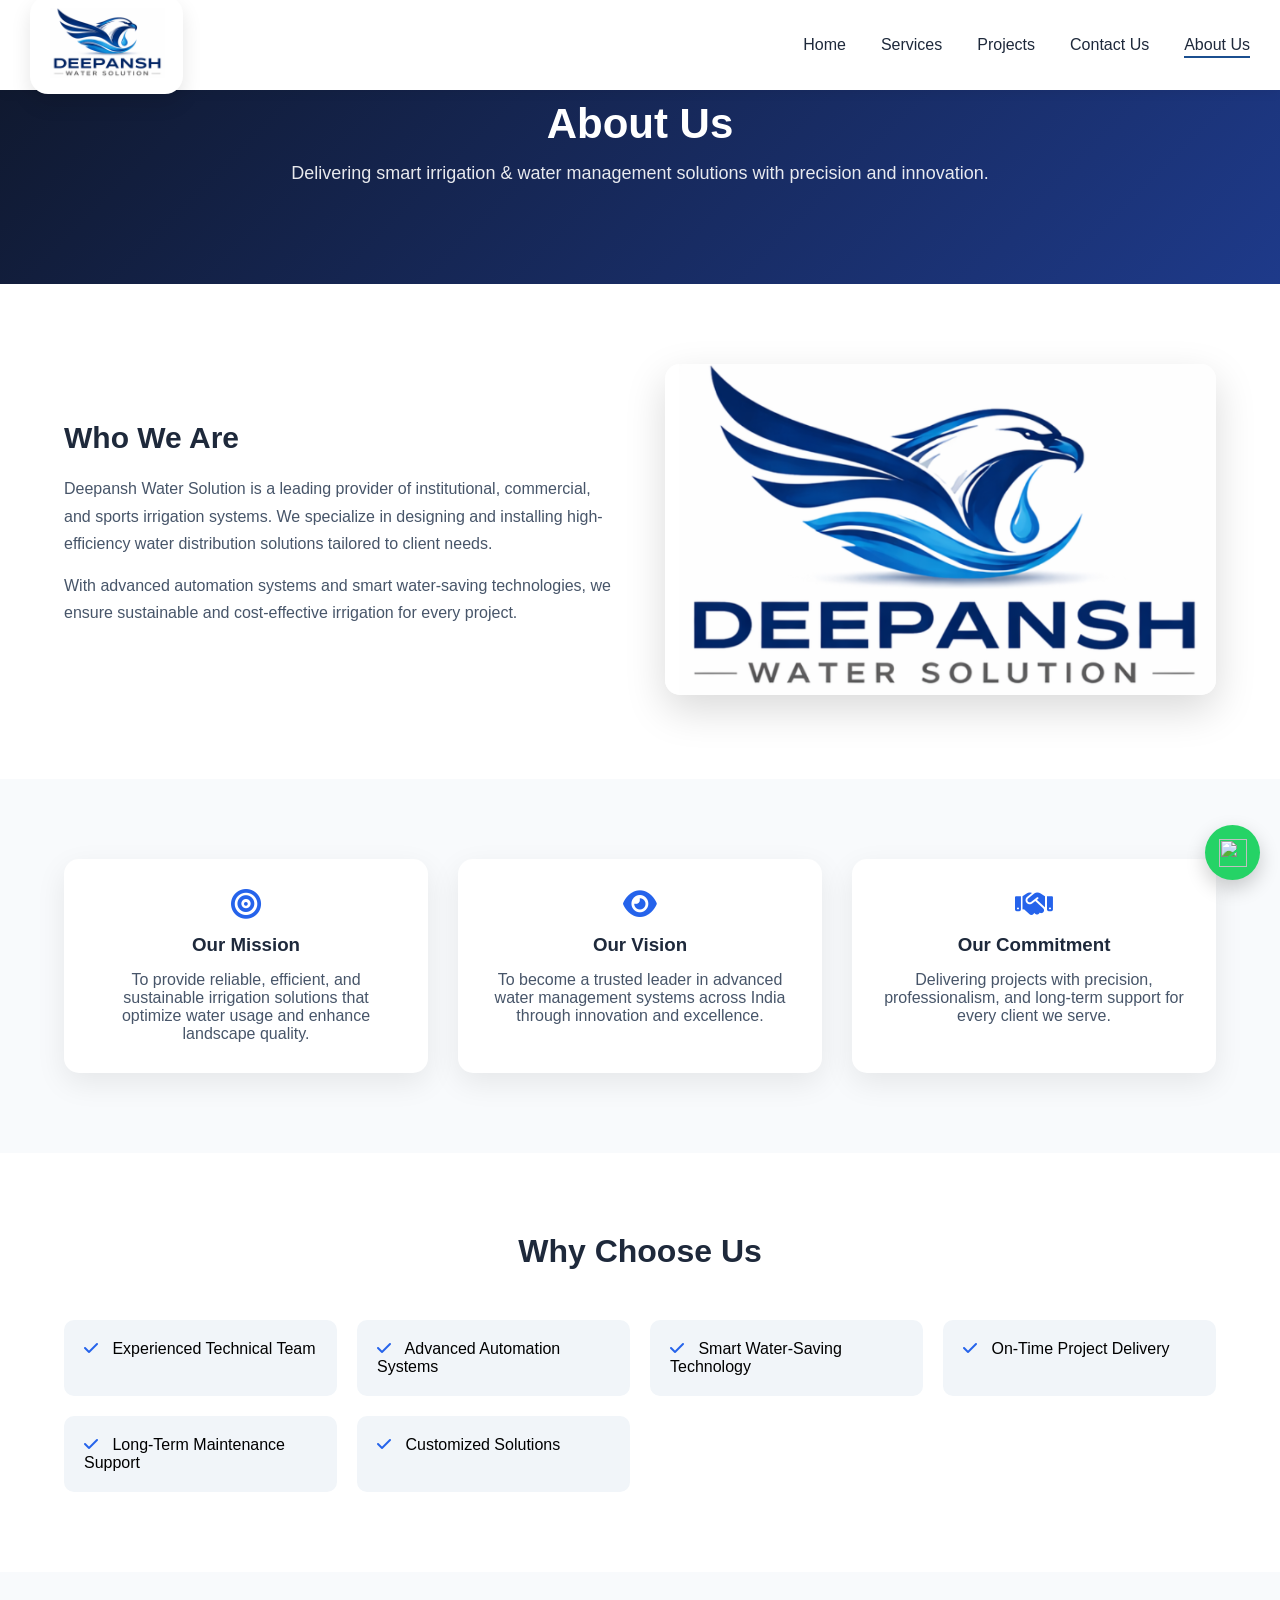
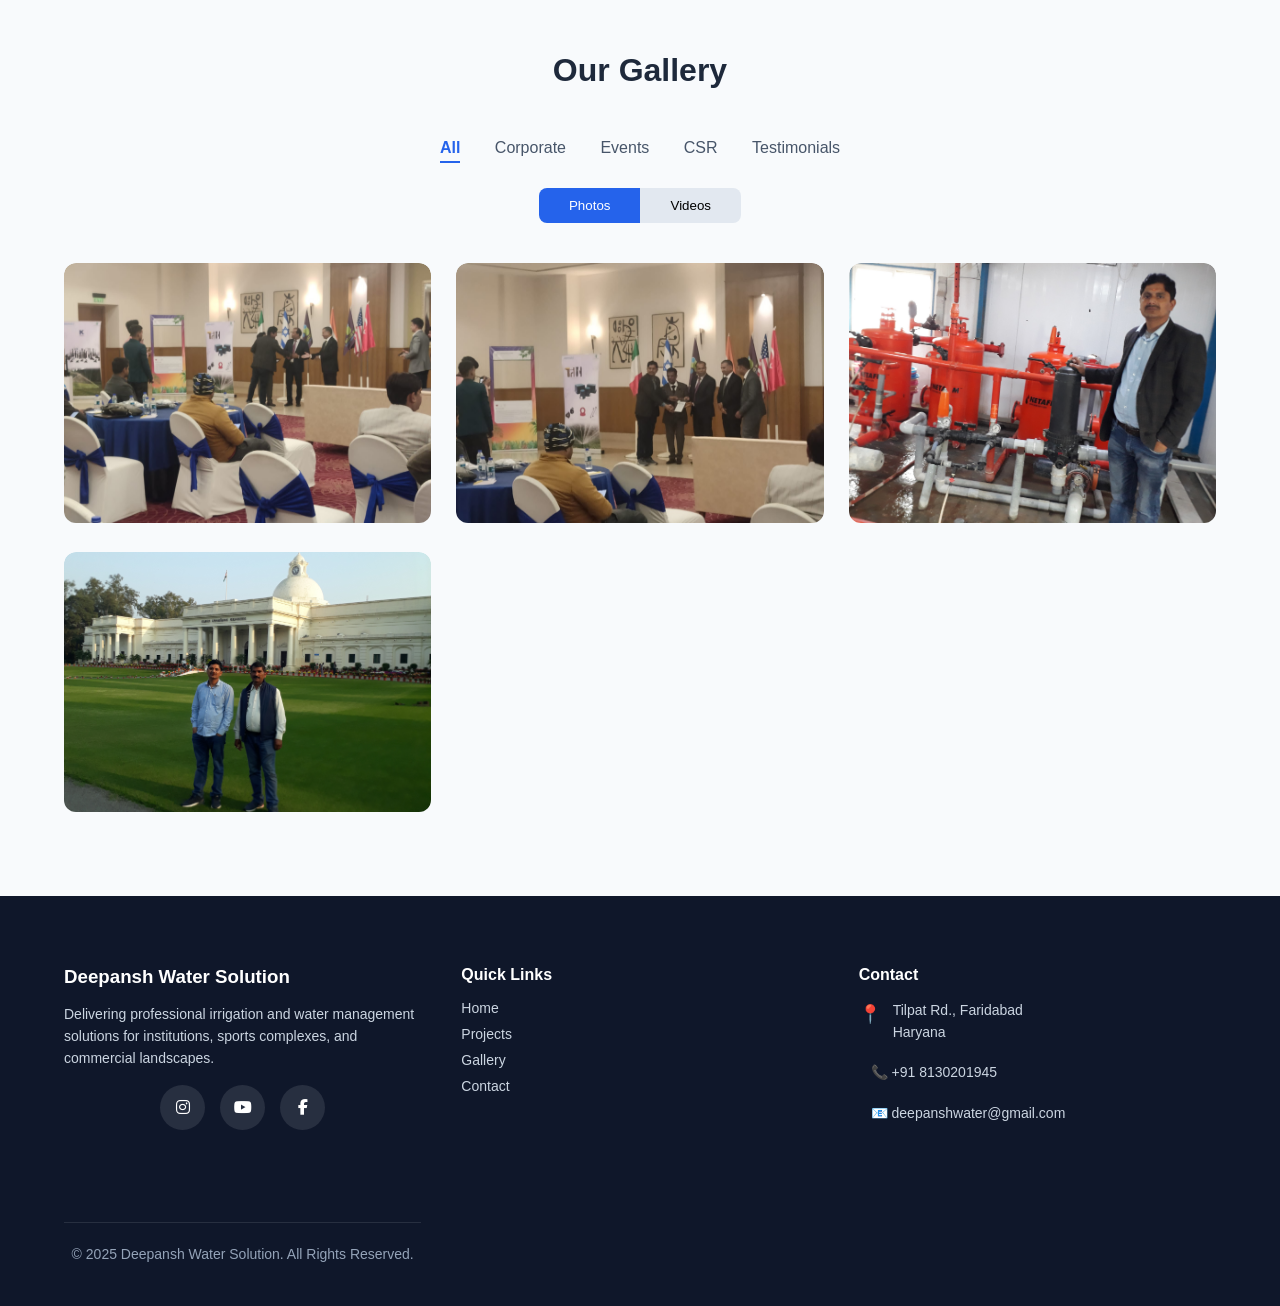
==== commit f242e403: "corrections" ====
--- a/about.html
+++ b/about.html
@@ -73,7 +73,7 @@
     </div>
 
     <div class="about-image">
-      <img src="images/about-company.jpg" alt="Company Image">
+      <img src="images_dws/logo2.png" alt="Company Image">
     </div>
 
   </div>
@@ -238,21 +238,21 @@
   <h4>Contact</h4>
 
   <div class="contact-item">
-    <span class="icon">📍</span>
-    <div>
-      <p>Tilpat Rd., Faridabad</p>
-      <p>Haryana</p>
-    </div>
-  </div>
+  <span class="icon">📍</span>
+  <div>
+    <p>Tilpat Rd., Faridabad</p>
+    <p>Haryana</p>
+  </div>
+</div>
 
   <div class="contact-item">
-    <span class="icon">📞</span>
-    <p>+91 8130201945</p>
-  </div>
+  <span class="icon"></span>
+  <p>📞 +91 8130201945</p>
+</div>
 
   <div class="contact-item">
-    <span class="icon">📧</span>
-    <p>deepanshwater@gmail.com</p>
+    <span class="icon"></span>
+    <p>📧 deepanshwater@gmail.com</p>
   </div>
 </div>
 
--- a/style.css
+++ b/style.css
@@ -372,11 +372,28 @@
 }
 .contact-item {
   display: flex;
-  gap: 10px;
-  align-items: flex-start;
-  margin-bottom: 10px;
+  align-items: flex-start;   /* align icon with top of text block */
+  gap: 12px;
+  margin-bottom: 18px;
 }
 
 .contact-item .icon {
-  min-width: 20px;
-}
+  font-size: 18px;
+  margin-top: 4px;  /* small adjustment for visual balance */
+  flex-shrink: 0;   /* prevents icon shrinking */
+}
+
+.contact-item div,
+.contact-item p {
+  margin: 0;
+}
+@media (max-width: 768px) {
+  .footer-contact {
+    text-align: center;
+  }
+
+  .contact-item {
+    justify-content: center;   /* center row */
+    text-align: left;          /* keep text proper */
+  }
+}
